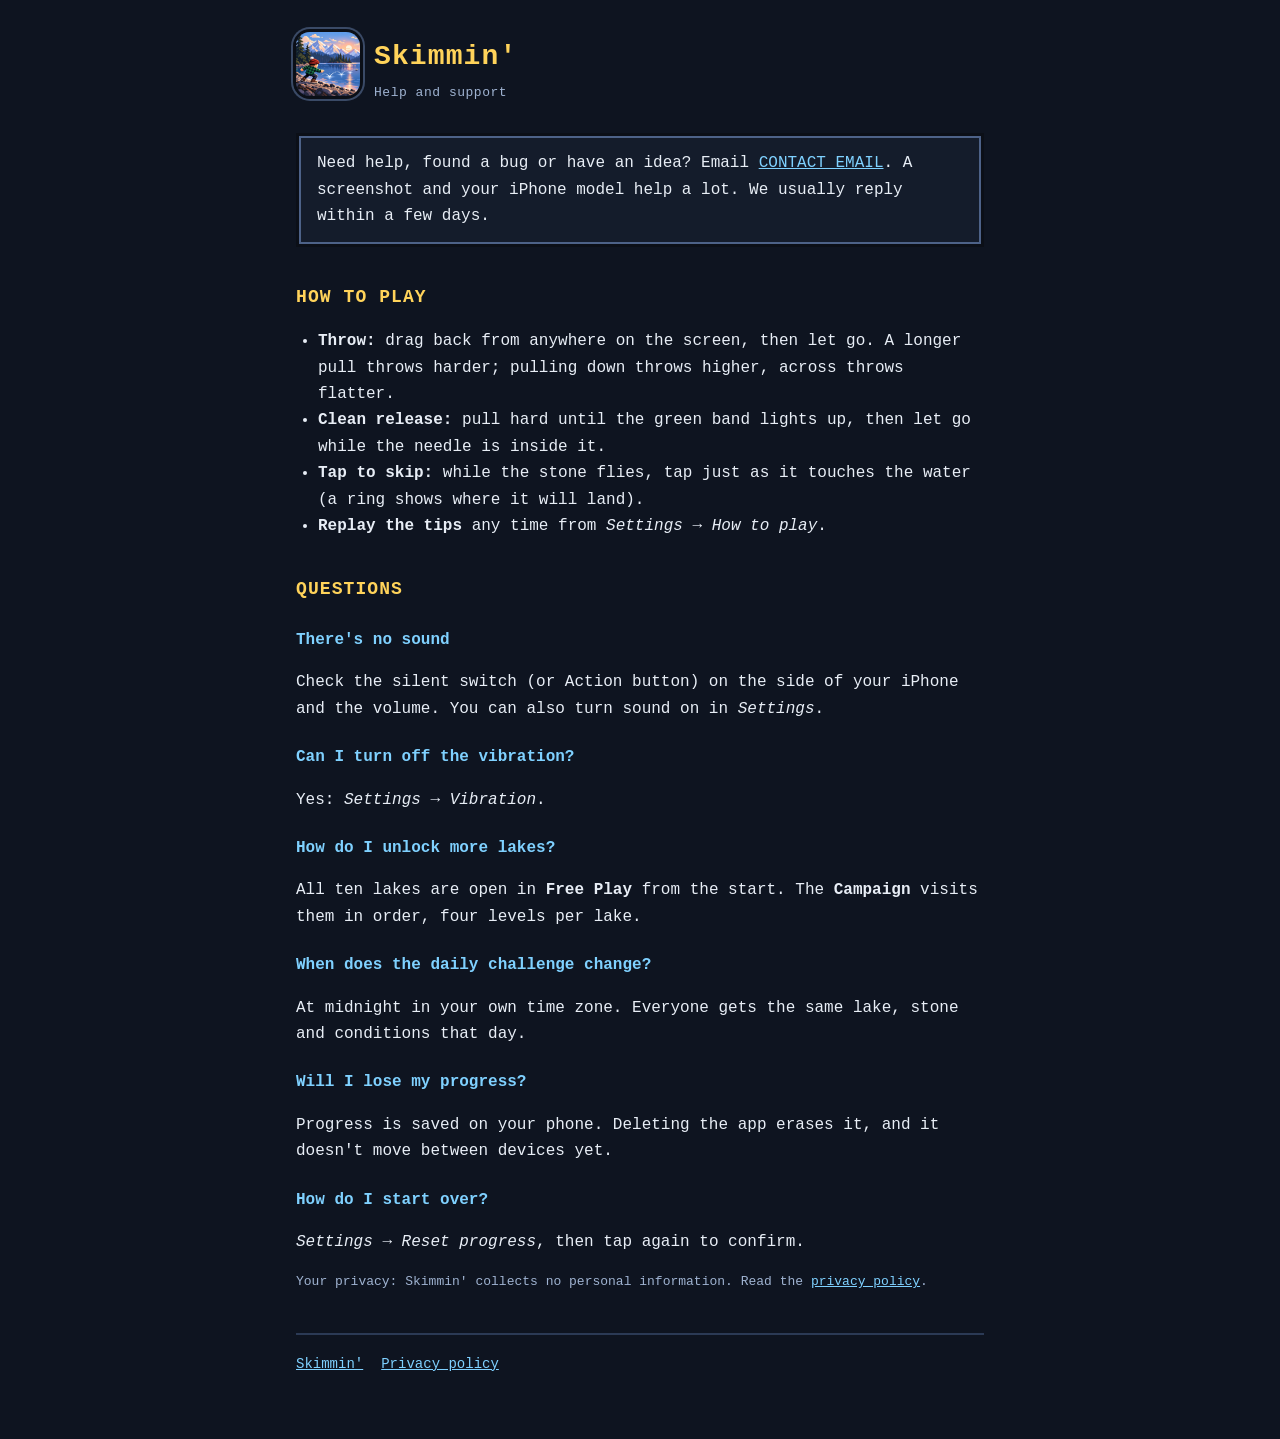
==== skimmin/support/index.html @ bc49a516 "Add Skimmin' support and privacy pages Co-Authored-By: Claude Opus 5.5 <noreply@anthropic.com> Claud" ====
<!doctype html>
<html lang="en">
<head>
<meta charset="utf-8">
<meta name="viewport" content="width=device-width, initial-scale=1">
<title>Skimmin' Support</title>
<meta name="description" content="Help and contact for Skimmin', a calm stone-skipping game for iPhone.">
<link rel="icon" href="../icon.png">
<link rel="stylesheet" href="../style.css">
</head>
<body>
<main>
  <header>
    <a href="../"><img src="../icon.png" alt=""></a>
    <div><h1>Skimmin'</h1><p class="tag">Help and support</p></div>
  </header>

  <div class="card"><p>Need help, found a bug or have an idea? Email <a href="mailto:CONTACT_EMAIL?subject=Skimmin'">CONTACT_EMAIL</a>. A screenshot and your iPhone model help a lot. We usually reply within a few days.</p></div>

  <h2>How to play</h2>
  <ul>
    <li><strong>Throw:</strong> drag back from anywhere on the screen, then let go. A longer pull throws harder; pulling down throws higher, across throws flatter.</li>
    <li><strong>Clean release:</strong> pull hard until the green band lights up, then let go while the needle is inside it.</li>
    <li><strong>Tap to skip:</strong> while the stone flies, tap just as it touches the water (a ring shows where it will land).</li>
    <li><strong>Replay the tips</strong> any time from <em>Settings → How to play</em>.</li>
  </ul>

  <h2>Questions</h2>
  <h3>There's no sound</h3>
  <p>Check the silent switch (or Action button) on the side of your iPhone and the volume. You can also turn sound on in <em>Settings</em>.</p>
  <h3>Can I turn off the vibration?</h3>
  <p>Yes: <em>Settings → Vibration</em>.</p>
  <h3>How do I unlock more lakes?</h3>
  <p>All ten lakes are open in <strong>Free Play</strong> from the start. The <strong>Campaign</strong> visits them in order, four levels per lake.</p>
  <h3>When does the daily challenge change?</h3>
  <p>At midnight in your own time zone. Everyone gets the same lake, stone and conditions that day.</p>
  <h3>Will I lose my progress?</h3>
  <p>Progress is saved on your phone. Deleting the app erases it, and it doesn't move between devices yet.</p>
  <h3>How do I start over?</h3>
  <p><em>Settings → Reset progress</em>, then tap again to confirm.</p>

  <p class="small">Your privacy: Skimmin' collects no personal information. Read the <a href="../privacy/">privacy policy</a>.</p>
  <nav class="links"><a href="../">Skimmin'</a><a href="../privacy/">Privacy policy</a></nav>
</main>
</body>
</html>
---- skimmin/style.css ----
:root { --bg: #0e1420; --panel: #141c2b; --ink: #0b0f17; --fg: #fff7e6; --muted: #9fb3d1; --gold: #ffd35a; --sky: #7fd1ff; color-scheme: dark; }
* { box-sizing: border-box; }
html { -webkit-text-size-adjust: 100%; }
body { margin: 0; background: var(--bg); color: var(--fg); font: 16px/1.65 ui-monospace, "SFMono-Regular", Menlo, Consolas, monospace; }
main { max-width: 720px; margin: 0 auto; padding: 32px 16px 64px; }
header { display: flex; align-items: center; gap: 14px; margin-bottom: 28px; }
header img { width: 64px; height: 64px; border-radius: 14px; box-shadow: 0 0 0 3px var(--ink), 0 0 0 5px #3a4a66; }
header a { color: inherit; text-decoration: none; }
h1 { margin: 0; font-size: 28px; letter-spacing: 0.04em; color: var(--gold); }
.tag { margin: 2px 0 0; font-size: 13px; color: var(--muted); letter-spacing: 0.04em; }
h2 { margin: 36px 0 8px; font-size: 18px; letter-spacing: 0.06em; color: var(--gold); text-transform: uppercase; }
h3 { margin: 22px 0 4px; font-size: 16px; color: var(--sky); }
p, li { color: #e8eef6; }
ul { padding-left: 22px; }
a { color: var(--sky); }
a:focus-visible { outline: 3px solid var(--gold); outline-offset: 2px; }
.card { background: var(--panel); border: 3px solid var(--ink); box-shadow: inset 0 0 0 2px #4d6288; padding: 14px 18px; margin: 18px 0; }
.card p { margin: 0; }
nav.links { display: flex; gap: 18px; flex-wrap: wrap; margin-top: 40px; padding-top: 18px; border-top: 2px solid #2b3a55; font-size: 14px; }
.small { font-size: 13px; color: var(--muted); }
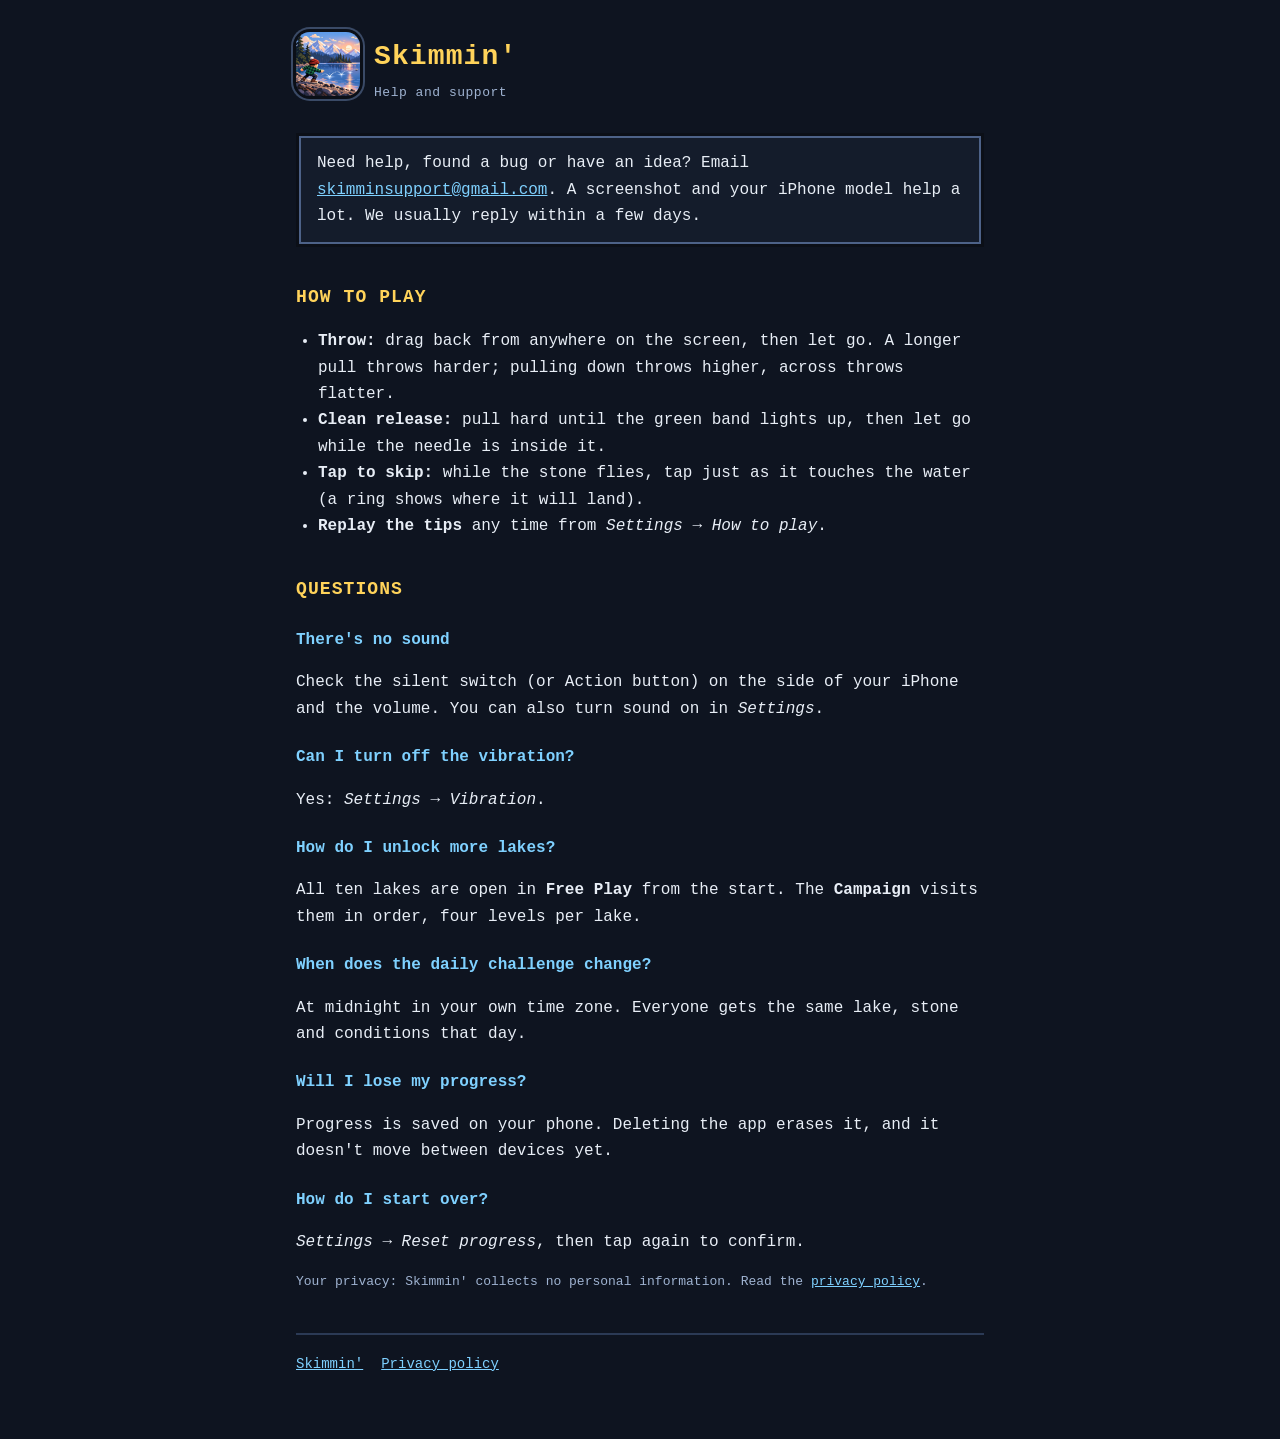
==== commit db66250c: "Skimmin' pages: support email Co-Authored-By: Claude Opus 5.5 <noreply@anthropic.com> Claude-Session" ====
--- a/skimmin/support/index.html
+++ b/skimmin/support/index.html
@@ -15,7 +15,7 @@
     <div><h1>Skimmin'</h1><p class="tag">Help and support</p></div>
   </header>
 
-  <div class="card"><p>Need help, found a bug or have an idea? Email <a href="mailto:CONTACT_EMAIL?subject=Skimmin'">CONTACT_EMAIL</a>. A screenshot and your iPhone model help a lot. We usually reply within a few days.</p></div>
+  <div class="card"><p>Need help, found a bug or have an idea? Email <a href="mailto:skimminsupport@gmail.com?subject=Skimmin'">skimminsupport@gmail.com</a>. A screenshot and your iPhone model help a lot. We usually reply within a few days.</p></div>
 
   <h2>How to play</h2>
   <ul>
